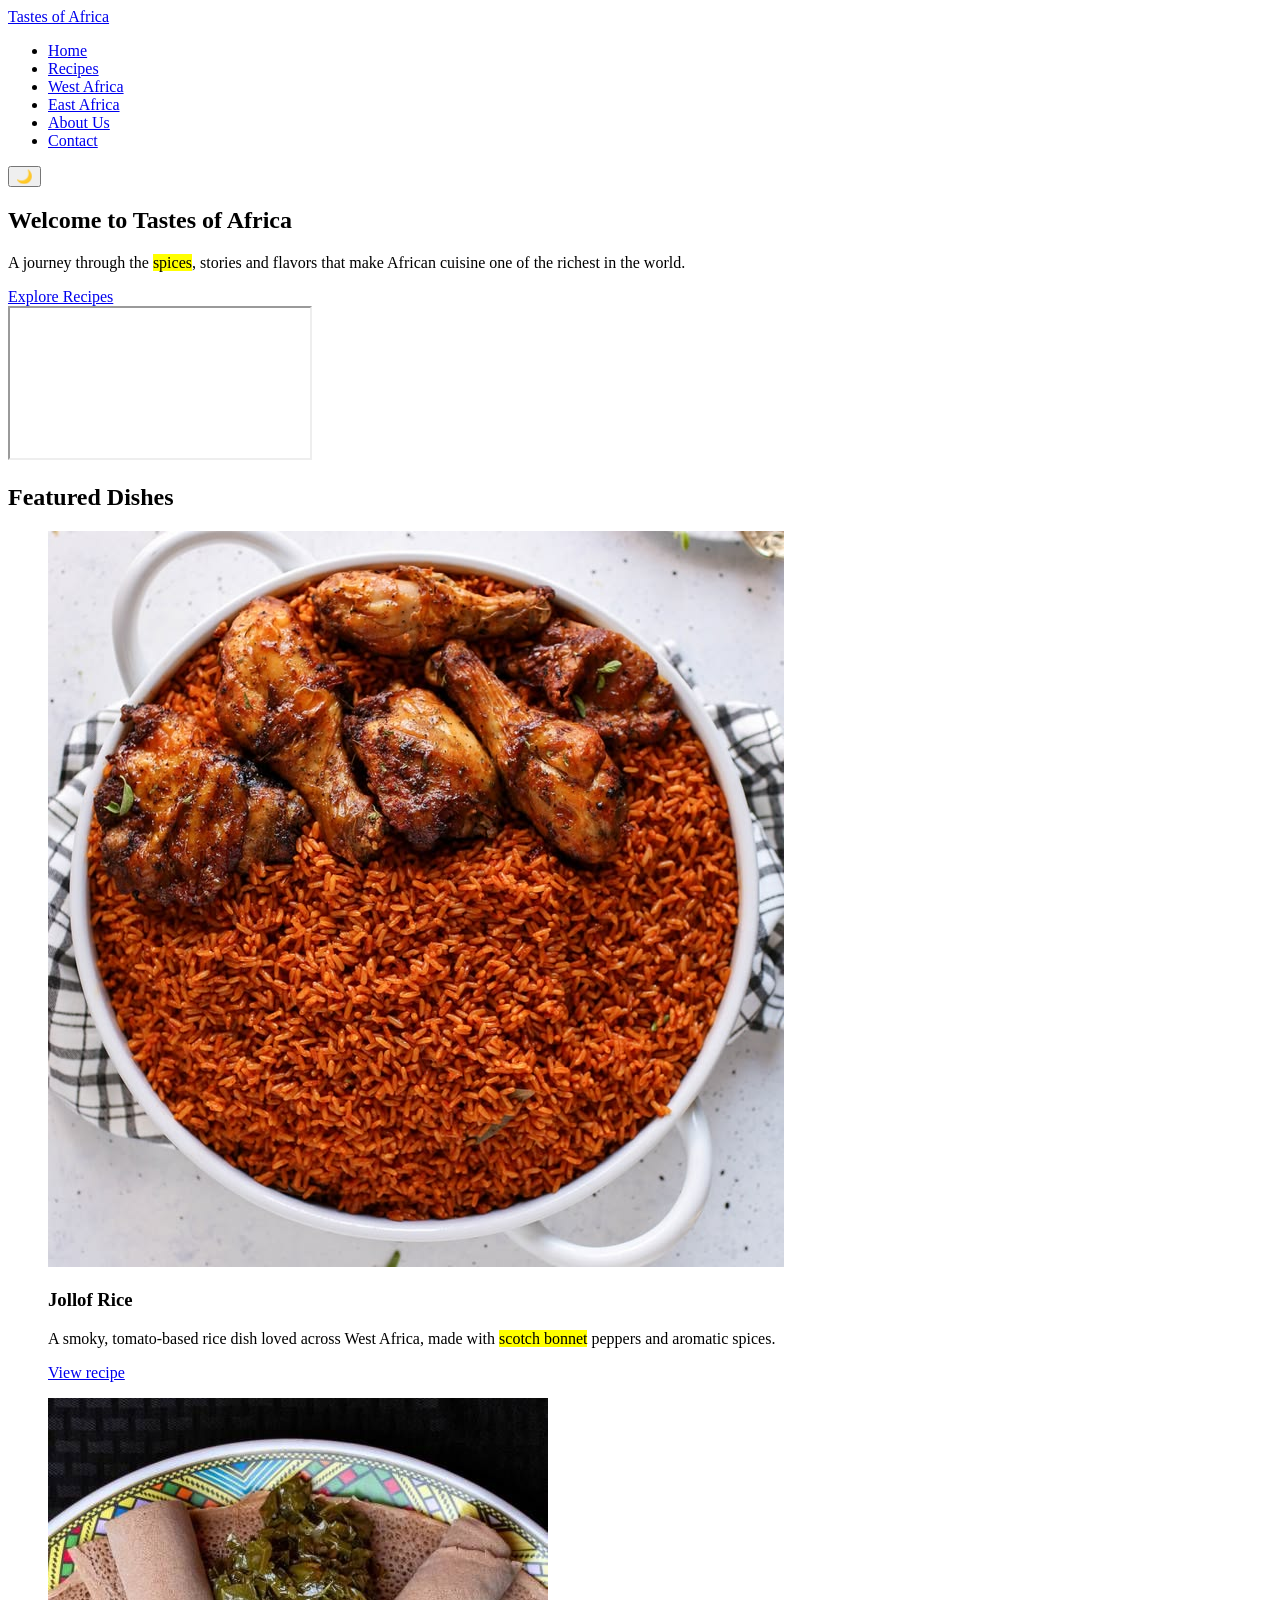
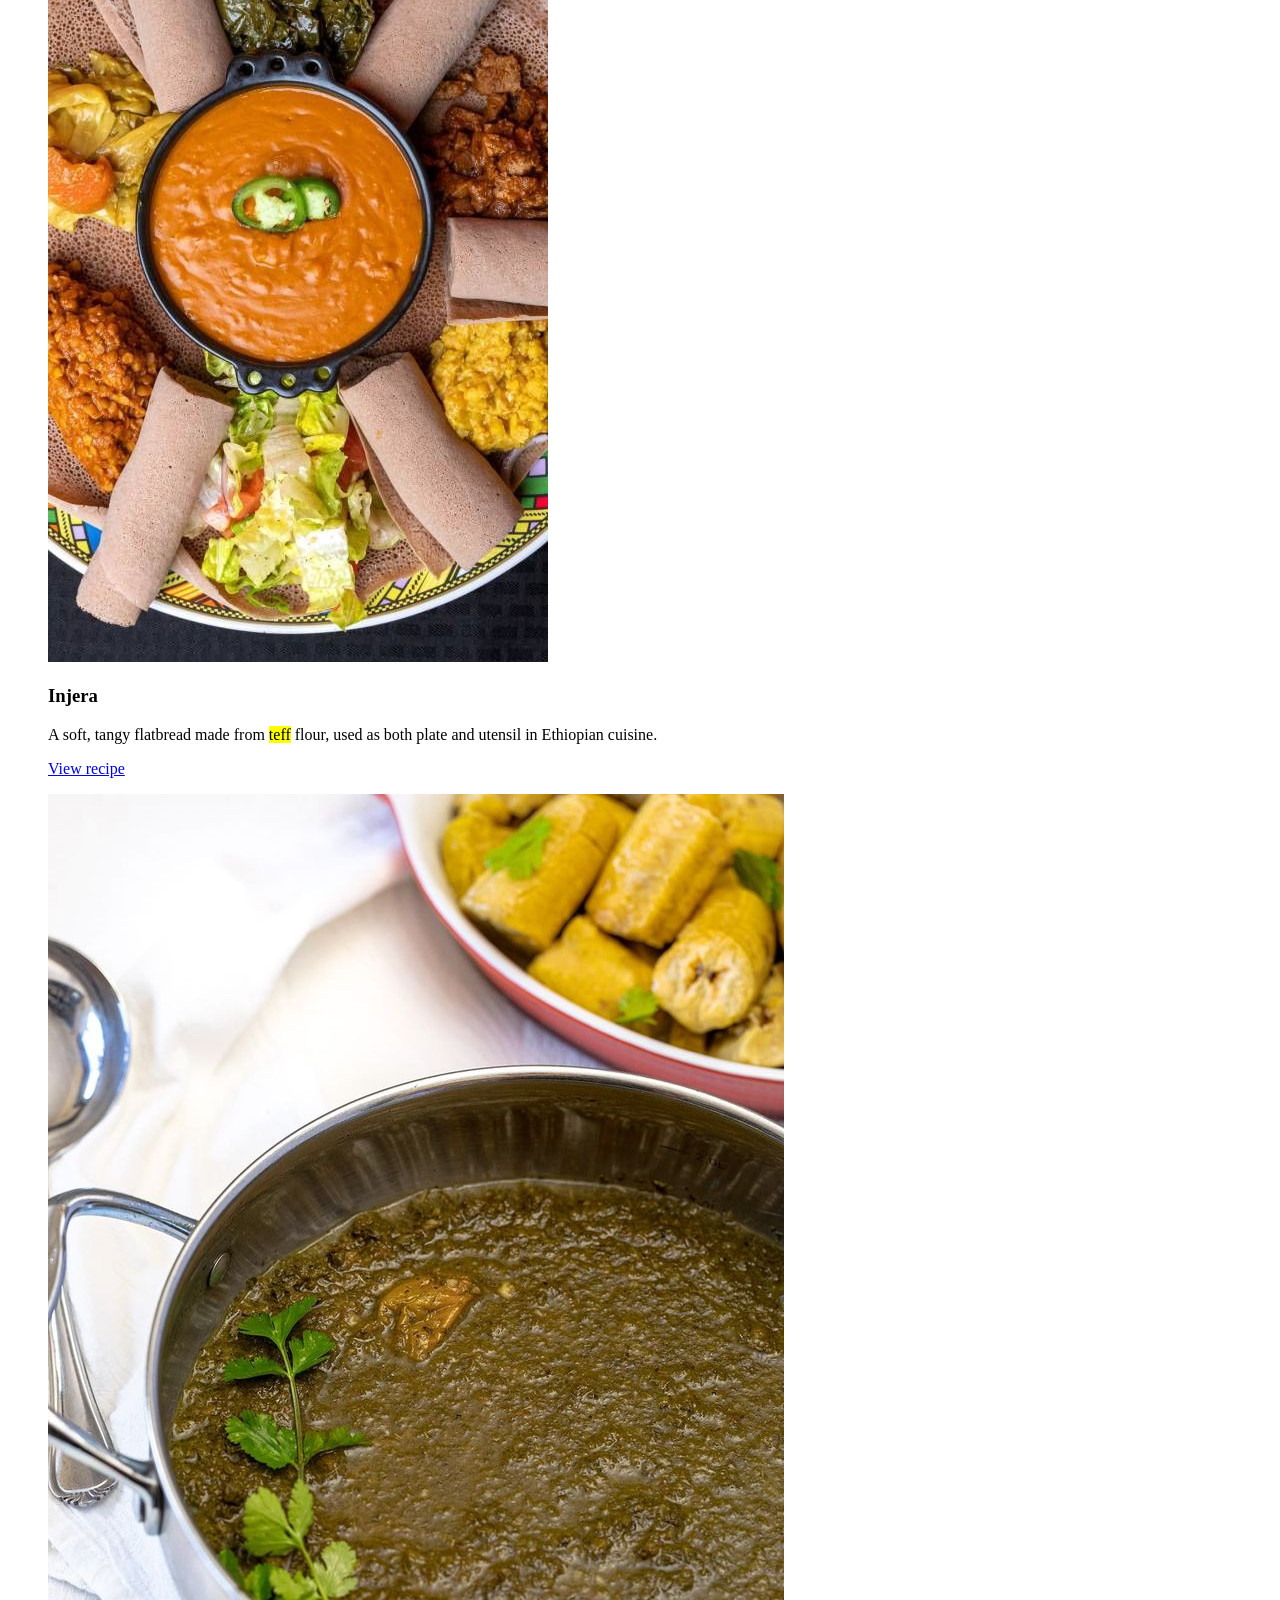
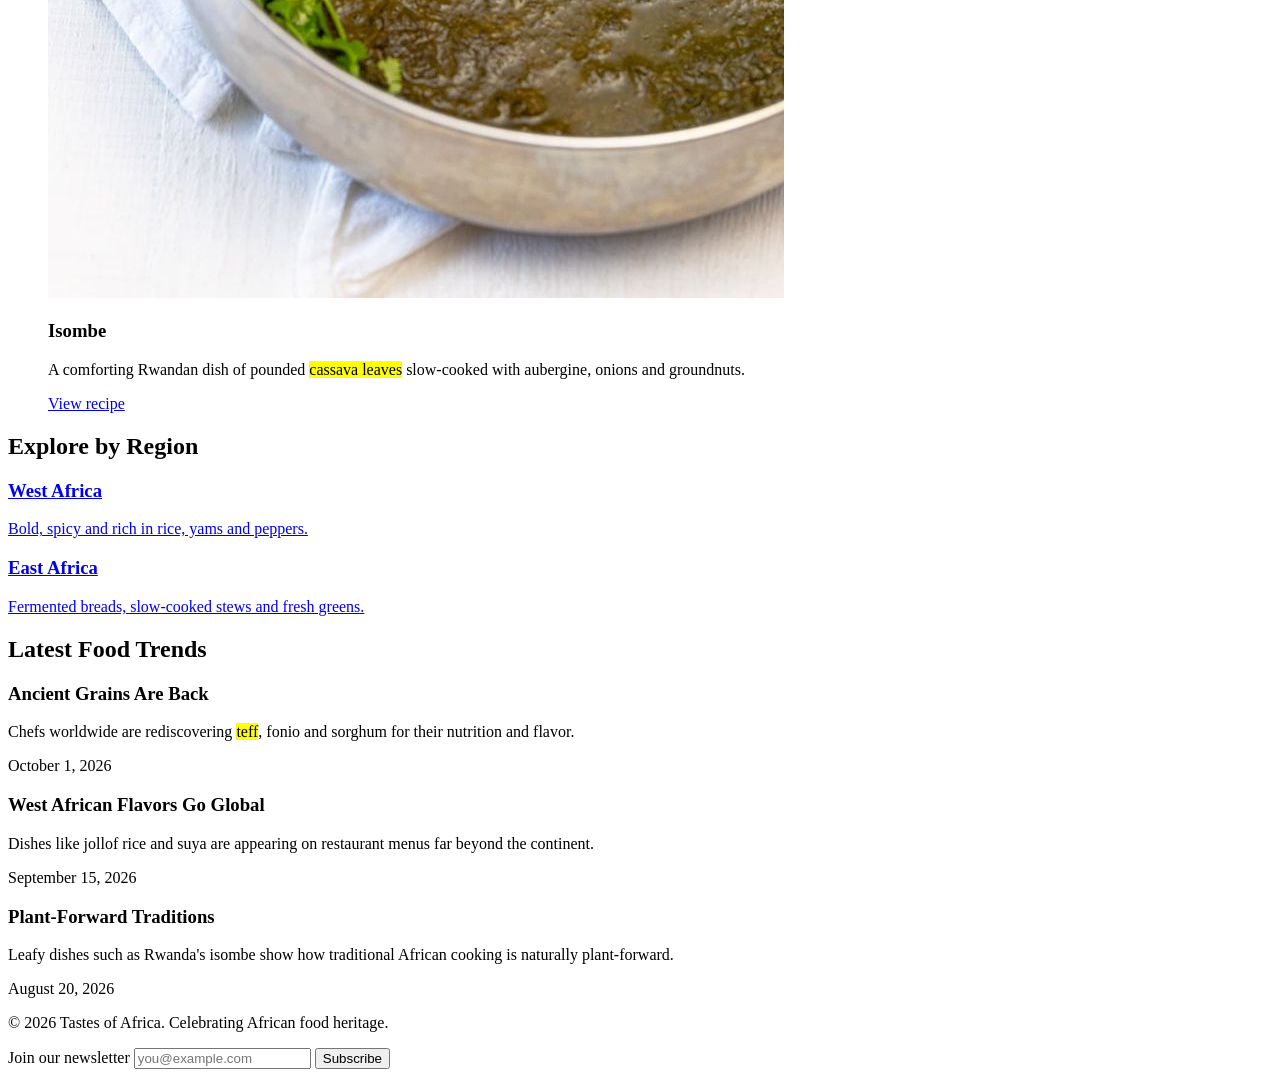
==== index.html @ af7efe6d "Add home page structure" ====
<!DOCTYPE html>
<html lang="en">
<head>
  <meta charset="UTF-8">
  <meta name="viewport" content="width=device-width, initial-scale=1.0">
  <meta name="description" content="Tastes of Africa: explore the flavors, ingredients and traditions of African cuisine.">
  <title>Tastes of Africa | Home</title>

  <!-- Google Fonts (we'll use these in styles.css) -->
  <link rel="preconnect" href="https://fonts.googleapis.com">
  <link rel="preconnect" href="https://fonts.gstatic.com" crossorigin>
  <link href="https://fonts.googleapis.com/css2?family=Playfair+Display:wght@700;900&family=Poppins:wght@400;500;600&display=swap" rel="stylesheet">

  <link rel="stylesheet" href="styles.css">
</head>
<body>

  <!-- ========== HEADER & NAVIGATION ========== -->
  <header class="site-header">
    <a href="index.html" class="logo">Tastes of Africa</a>
    <nav aria-label="Main navigation">
      <ul class="nav-links">
        <li><a href="index.html" aria-current="page">Home</a></li>
        <li><a href="recipes.html">Recipes</a></li>
        <li><a href="west-africa.html">West Africa</a></li>
        <li><a href="east-africa.html">East Africa</a></li>
        <li><a href="about.html">About Us</a></li>
        <li><a href="contact.html">Contact</a></li>
      </ul>
    </nav>
    <button id="theme-toggle" class="theme-toggle" aria-label="Toggle dark mode">🌙</button>
  </header>

  <main>

    <!-- ========== HERO SECTION ========== -->
    <section class="hero" id="hero">
      <div class="hero-overlay">
        <h1>Welcome to Tastes of Africa</h1>
        <p>A journey through the <mark>spices</mark>, stories and flavors that make African cuisine one of the richest in the world.</p>
        <a href="recipes.html" class="btn">Explore Recipes</a>
      </div>
      <div class="video-wrapper">
        <iframe
          src="https://www.youtube.com/embed/tq-3RmmxMWk"
          title="Introduction to African food culture"
          allow="accelerometer; autoplay; clipboard-write; encrypted-media; gyroscope; picture-in-picture; web-share"
          referrerpolicy="strict-origin-when-cross-origin"
          allowfullscreen
          loading="lazy"></iframe>
      </div>
    </section>

    <!-- ========== FEATURED DISHES ========== -->
    <section class="featured" id="featured">
      <h2>Featured Dishes</h2>
      <div class="card-grid">

        <figure class="dish-card">
          <img src="images/jollof-rice.jpg" alt="A plate of smoky West African jollof rice">
          <figcaption>
            <h3>Jollof Rice</h3>
            <p>A smoky, tomato-based rice dish loved across West Africa, made with <mark>scotch bonnet</mark> peppers and aromatic spices.</p>
            <a href="jollof-rice.html">View recipe</a>
          </figcaption>
        </figure>

        <figure class="dish-card">
          <img src="images/injera.jpg" alt="Injera flatbread served with Ethiopian stews">
          <figcaption>
            <h3>Injera</h3>
            <p>A soft, tangy flatbread made from <mark>teff</mark> flour, used as both plate and utensil in Ethiopian cuisine.</p>
            <a href="injera.html">View recipe</a>
          </figcaption>
        </figure>

        <figure class="dish-card">
          <img src="images/isombe.jpg" alt="Isombe, a Rwandan dish of cassava leaves">
          <figcaption>
            <h3>Isombe</h3>
            <p>A comforting Rwandan dish of pounded <mark>cassava leaves</mark> slow-cooked with aubergine, onions and groundnuts.</p>
            <a href="isombe.html">View recipe</a>
          </figcaption>
        </figure>

      </div>
    </section>

    <!-- ========== EXPLORE BY REGION ========== -->
    <section class="regions" id="regions">
      <h2>Explore by Region</h2>
      <div class="region-grid">
        <a href="west-africa.html" class="region-link">
          <h3>West Africa</h3>
          <p>Bold, spicy and rich in rice, yams and peppers.</p>
        </a>
        <a href="east-africa.html" class="region-link">
          <h3>East Africa</h3>
          <p>Fermented breads, slow-cooked stews and fresh greens.</p>
        </a>
      </div>
    </section>

    <!-- ========== LATEST FOOD TRENDS ========== -->
    <section class="trends" id="trends">
      <h2>Latest Food Trends</h2>

      <article class="trend-item">
        <h3>Ancient Grains Are Back</h3>
        <p>Chefs worldwide are rediscovering <mark>teff</mark>, fonio and sorghum for their nutrition and flavor.</p>
        <time datetime="2026-10-01">October 1, 2026</time>
      </article>

      <article class="trend-item">
        <h3>West African Flavors Go Global</h3>
        <p>Dishes like jollof rice and suya are appearing on restaurant menus far beyond the continent.</p>
        <time datetime="2026-09-15">September 15, 2026</time>
      </article>

      <article class="trend-item">
        <h3>Plant-Forward Traditions</h3>
        <p>Leafy dishes such as Rwanda's isombe show how traditional African cooking is naturally plant-forward.</p>
        <time datetime="2026-08-20">August 20, 2026</time>
      </article>
    </section>

  </main>

  <!-- ========== FOOTER ========== -->
  <footer class="site-footer">
    <p>&copy; 2026 Tastes of Africa. Celebrating African food heritage.</p>

    <form class="newsletter" id="newsletter-form">
      <label for="newsletter-email">Join our newsletter</label>
      <input type="email" id="newsletter-email" name="email" placeholder="you@example.com" required>
      <button type="submit">Subscribe</button>
    </form>
  </footer>

  <script src="script.js"></script>
</body>
</html>
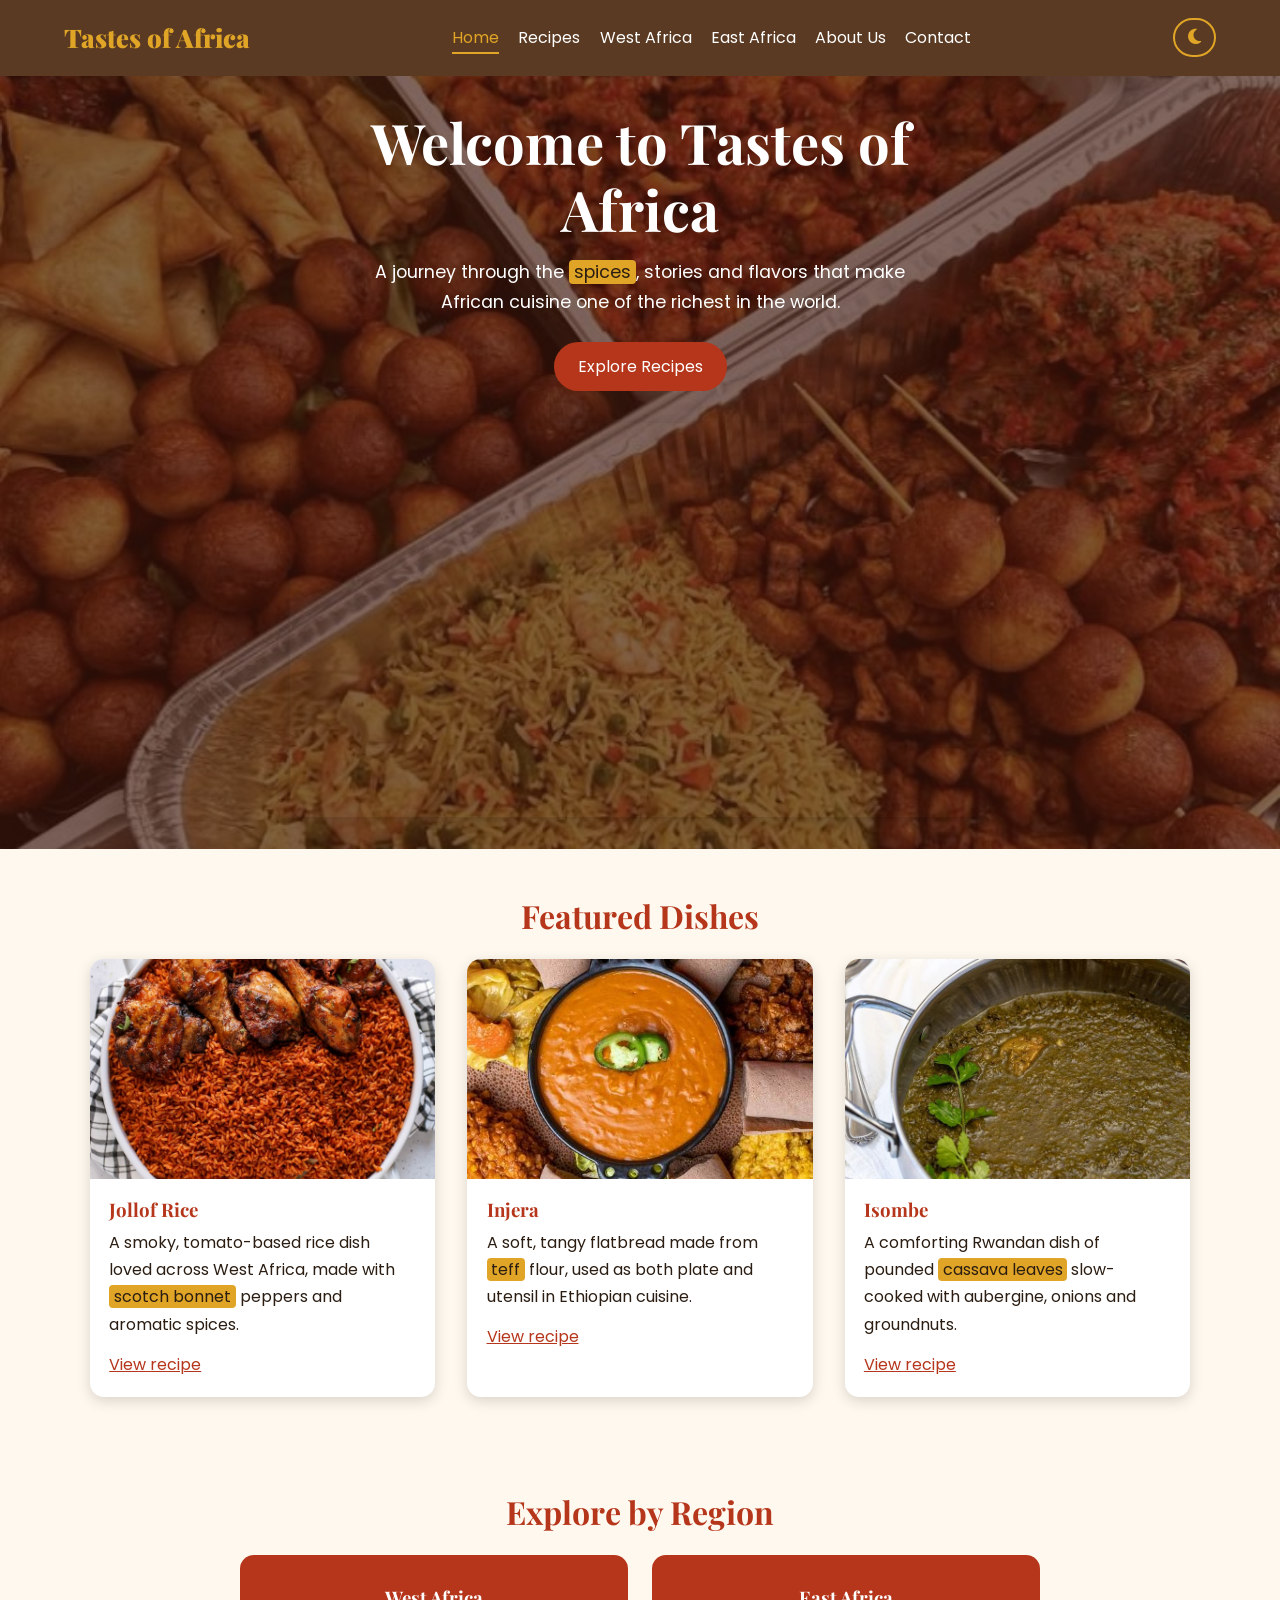
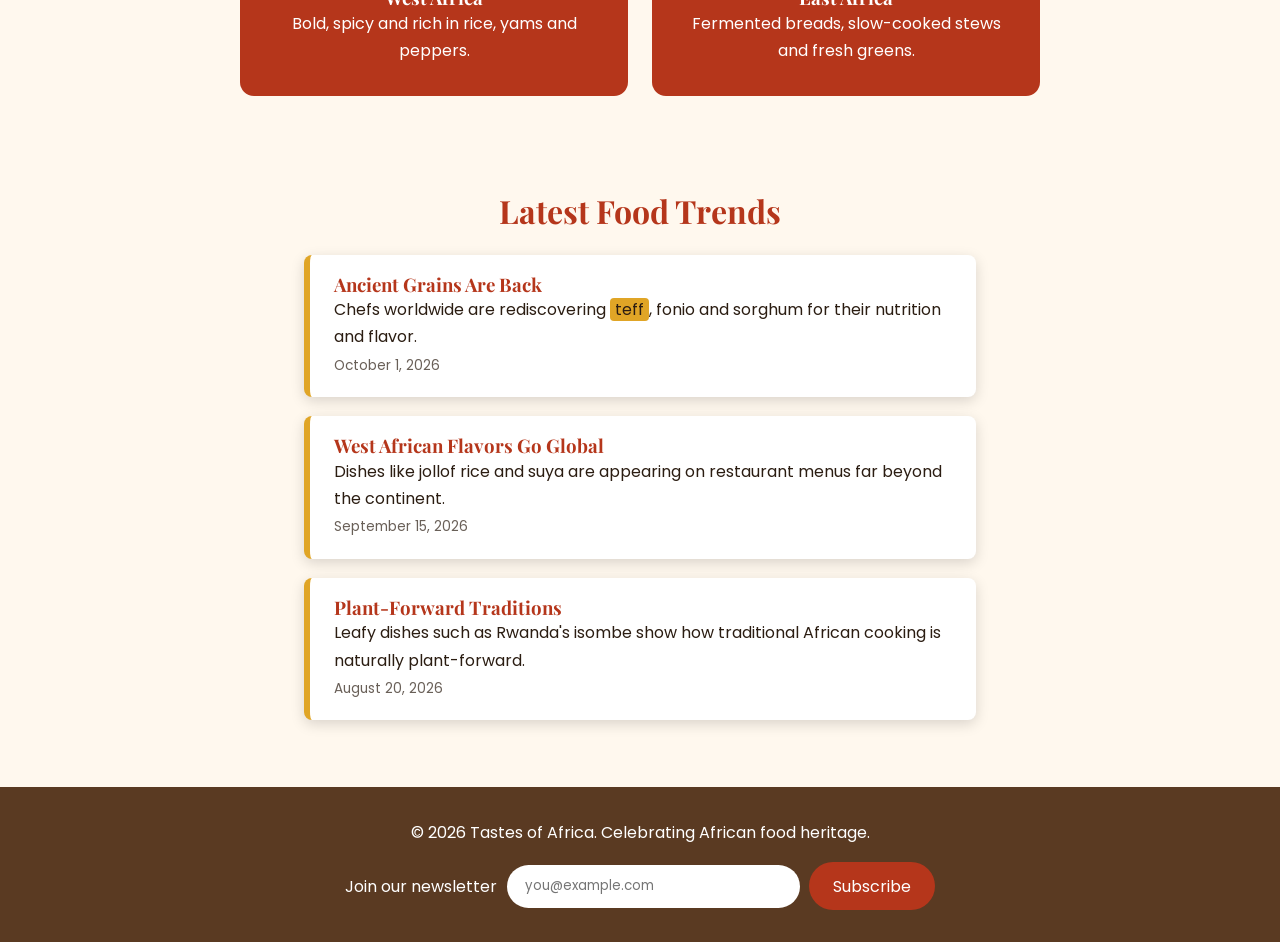
==== commit 9bbe35d7: "Add styles and font awesome" ====
--- a/index.html
+++ b/index.html
@@ -10,7 +10,8 @@
   <link rel="preconnect" href="https://fonts.googleapis.com">
   <link rel="preconnect" href="https://fonts.gstatic.com" crossorigin>
   <link href="https://fonts.googleapis.com/css2?family=Playfair+Display:wght@700;900&family=Poppins:wght@400;500;600&display=swap" rel="stylesheet">
-
+  <link rel="stylesheet" href="https://cdnjs.cloudflare.com/ajax/libs/font-awesome/6.5.1/css/all.min.css">
+  
   <link rel="stylesheet" href="styles.css">
 </head>
 <body>
@@ -28,7 +29,9 @@
         <li><a href="contact.html">Contact</a></li>
       </ul>
     </nav>
-    <button id="theme-toggle" class="theme-toggle" aria-label="Toggle dark mode">🌙</button>
+        <button id="theme-toggle" class="theme-toggle" aria-label="Toggle dark mode">
+      <i class="fa-solid fa-moon" aria-hidden="true"></i>
+    </button>
   </header>
 
   <main>
@@ -40,7 +43,7 @@
         <p>A journey through the <mark>spices</mark>, stories and flavors that make African cuisine one of the richest in the world.</p>
         <a href="recipes.html" class="btn">Explore Recipes</a>
       </div>
-      <div class="video-wrapper">
+    <div class="video-wrapper">
         <iframe
           src="https://www.youtube.com/embed/tq-3RmmxMWk"
           title="Introduction to African food culture"
--- a/styles.css
+++ b/styles.css
@@ -0,0 +1,349 @@
+/* ========== 1. VARIABLES (colour palette + dark mode) ========== */
+:root {
+  --color-primary: #b5361b;      /* deep red (spice) */
+  --color-secondary: #e0a526;    /* warm yellow (turmeric) */
+  --color-accent: #5a3a22;       /* earthy brown */
+  --color-bg: #fff8ee;           /* warm cream */
+  --color-card: #ffffff;
+  --color-text: #2b1d12;
+  --shadow: 0 4px 14px rgba(0, 0, 0, 0.15);
+  --radius: 14px;
+}
+
+body.dark {
+  --color-bg: #1c1410;
+  --color-card: #2a1f18;
+  --color-text: #f5e9d8;
+  --color-accent: #e0a526;
+}
+
+/* ========== 2. BASE STYLES ========== */
+* {
+  box-sizing: border-box;
+  margin: 0;
+  padding: 0;
+}
+
+html {
+  font-size: 100%;
+}
+
+body {
+  font-family: "Poppins", sans-serif;
+  font-size: 1rem;
+  line-height: 1.7;
+  background-color: var(--color-bg);
+  color: var(--color-text);
+}
+
+h1, h2, h3 {
+  font-family: "Playfair Display", serif;
+  line-height: 1.2;
+}
+
+h2 {
+  font-size: 2rem;
+  color: var(--color-primary);
+  text-align: center;
+  margin-bottom: 1.5rem;
+}
+
+section {
+  padding: 3rem 5vw;
+}
+
+img {
+  max-width: 100%;
+  display: block;
+}
+
+a {
+  color: var(--color-primary);
+}
+
+/* Custom style for <mark> */
+mark {
+  background-color: var(--color-secondary);
+  color: #2b1d12;
+  padding: 0 0.3rem;
+  border-radius: 4px;
+}
+
+/* Buttons */
+.btn,
+button {
+  display: inline-block;
+  background-color: var(--color-primary);
+  color: #fff;
+  border: none;
+  padding: 0.7rem 1.5rem;
+  border-radius: 999px;
+  font-family: inherit;
+  font-size: 1rem;
+  cursor: pointer;
+  text-decoration: none;
+  transition: background-color 0.3s, transform 0.2s;
+}
+
+.btn:hover,
+button:hover {
+  background-color: var(--color-accent);
+  transform: translateY(-2px);
+}
+
+/* ========== 3. HEADER & NAVIGATION ========== */
+.site-header {
+  display: flex;
+  justify-content: space-between;
+  align-items: center;
+  flex-wrap: wrap;
+  gap: 1rem;
+  padding: 1rem 5vw;
+  background-color: var(--color-accent);
+  position: sticky;
+  top: 0;
+  z-index: 100;
+}
+
+.logo {
+  font-family: "Playfair Display", serif;
+  font-size: 1.6rem;
+  font-weight: 900;
+  color: var(--color-secondary);
+  text-decoration: none;
+}
+
+.nav-links {
+  list-style: none;
+  display: flex;
+  flex-wrap: wrap;
+  gap: 1.2rem;
+}
+
+.nav-links a {
+  color: #fff;
+  text-decoration: none;
+  padding-bottom: 0.2rem;
+  border-bottom: 2px solid transparent;
+  transition: color 0.3s, border-color 0.3s;
+}
+
+.nav-links a:hover,
+.nav-links a[aria-current="page"] {
+  color: var(--color-secondary);
+  border-bottom-color: var(--color-secondary);
+}
+
+.theme-toggle {
+  padding: 0.5rem 0.8rem;
+  background-color: transparent;
+  border: 2px solid var(--color-secondary);
+  color: var(--color-secondary);
+  font-size: 1.1rem;
+  line-height: 1;
+}
+
+.theme-toggle:hover {
+  background-color: var(--color-secondary);
+  color: var(--color-accent);
+}
+
+/* ========== 4. HERO SECTION ========== */
+.hero {
+  background-image: url("images/hero.jpg");
+  background-size: cover;
+  background-position: center;
+  min-height: 80vh;
+  padding: 0;
+  display: flex;
+  flex-direction: column;
+  align-items: center;
+  justify-content: center;
+  gap: 2rem;
+  position: relative;
+}
+
+.hero::before {
+  content: "";
+  position: absolute;
+  inset: 0;
+  background: rgba(60, 20, 10, 0.65);   /* dark overlay */
+}
+
+.hero-overlay,
+.video-wrapper {
+  position: relative;   /* sits above the overlay */
+  z-index: 1;
+}
+
+.hero-overlay {
+  text-align: center;
+  color: #fff;
+  max-width: 700px;
+  padding: 2rem 5vw 0;
+}
+
+.hero-overlay h1 {
+  font-size: clamp(2rem, 6vw, 3.5rem);
+  margin-bottom: 1rem;
+}
+
+.hero-overlay p {
+  margin-bottom: 1.5rem;
+  font-size: 1.1rem;
+}
+
+/* Responsive video */
+.video-wrapper {
+  width: 90%;
+  max-width: 700px;
+  aspect-ratio: 16 / 9;
+  margin-bottom: 2rem;
+  border-radius: var(--radius);
+  overflow: hidden;
+  box-shadow: var(--shadow);
+}
+
+.video-wrapper iframe {
+  width: 100%;
+  height: 100%;
+  border: 0;
+}
+
+/* ========== 5. FEATURED DISHES (cards) ========== */
+.card-grid {
+  display: grid;
+  grid-template-columns: repeat(auto-fit, minmax(260px, 1fr));
+  gap: 2rem;
+  max-width: 1100px;
+  margin: 0 auto;
+}
+
+.dish-card {
+  background-color: var(--color-card);
+  border-radius: var(--radius);
+  box-shadow: var(--shadow);
+  overflow: hidden;
+  transition: transform 0.3s;
+}
+
+.dish-card:hover {
+  transform: translateY(-6px);
+}
+
+.dish-card img {
+  width: 100%;
+  height: 220px;
+  object-fit: cover;    /* this fixes the oversized images */
+}
+
+.dish-card figcaption {
+  padding: 1.2rem;
+}
+
+.dish-card h3 {
+  color: var(--color-primary);
+  margin-bottom: 0.5rem;
+}
+
+.dish-card p {
+  margin-bottom: 0.8rem;
+}
+
+/* ========== 6. EXPLORE BY REGION ========== */
+.region-grid {
+  display: grid;
+  grid-template-columns: repeat(auto-fit, minmax(240px, 1fr));
+  gap: 1.5rem;
+  max-width: 800px;
+  margin: 0 auto;
+}
+
+.region-link {
+  background-color: var(--color-primary);
+  color: #fff;
+  text-decoration: none;
+  padding: 2rem;
+  border-radius: var(--radius);
+  text-align: center;
+  transition: background-color 0.3s, transform 0.3s;
+}
+
+.region-link:hover {
+  background-color: var(--color-accent);
+  transform: scale(1.03);
+}
+
+/* ========== 7. LATEST FOOD TRENDS ========== */
+.trends {
+  max-width: 800px;
+  margin: 0 auto;
+}
+
+.trend-item {
+  background-color: var(--color-card);
+  border-left: 6px solid var(--color-secondary);
+  padding: 1.2rem 1.5rem;
+  margin-bottom: 1.2rem;
+  border-radius: 8px;
+  box-shadow: var(--shadow);
+}
+
+.trend-item h3 {
+  color: var(--color-primary);
+}
+
+.trend-item time {
+  font-size: 0.85rem;
+  opacity: 0.7;
+}
+
+/* ========== 8. FOOTER ========== */
+.site-footer {
+  background-color: var(--color-accent);
+  color: #fff;
+  text-align: center;
+  padding: 2rem 5vw;
+}
+
+.newsletter {
+  margin-top: 1rem;
+  display: flex;
+  flex-wrap: wrap;
+  justify-content: center;
+  align-items: center;
+  gap: 0.6rem;
+}
+
+.newsletter input {
+  padding: 0.6rem 1rem;
+  border-radius: 999px;
+  border: 2px solid transparent;
+  font-family: inherit;
+}
+
+.newsletter input:focus {
+  outline: none;
+  border-color: var(--color-secondary);
+  box-shadow: 0 0 6px var(--color-secondary);
+}
+
+/* ========== 9. RESPONSIVE ========== */
+@media (max-width: 700px) {
+  .site-header {
+    position: static;        /* header scrolls away instead of sticking */
+    flex-direction: column;
+    text-align: center;
+    padding: 0.8rem 5vw;
+    gap: 0.5rem;
+  }
+
+  .nav-links {
+    justify-content: center;
+    gap: 0.6rem 1rem;
+  }
+
+  h2 {
+    font-size: 1.6rem;
+  }
+}
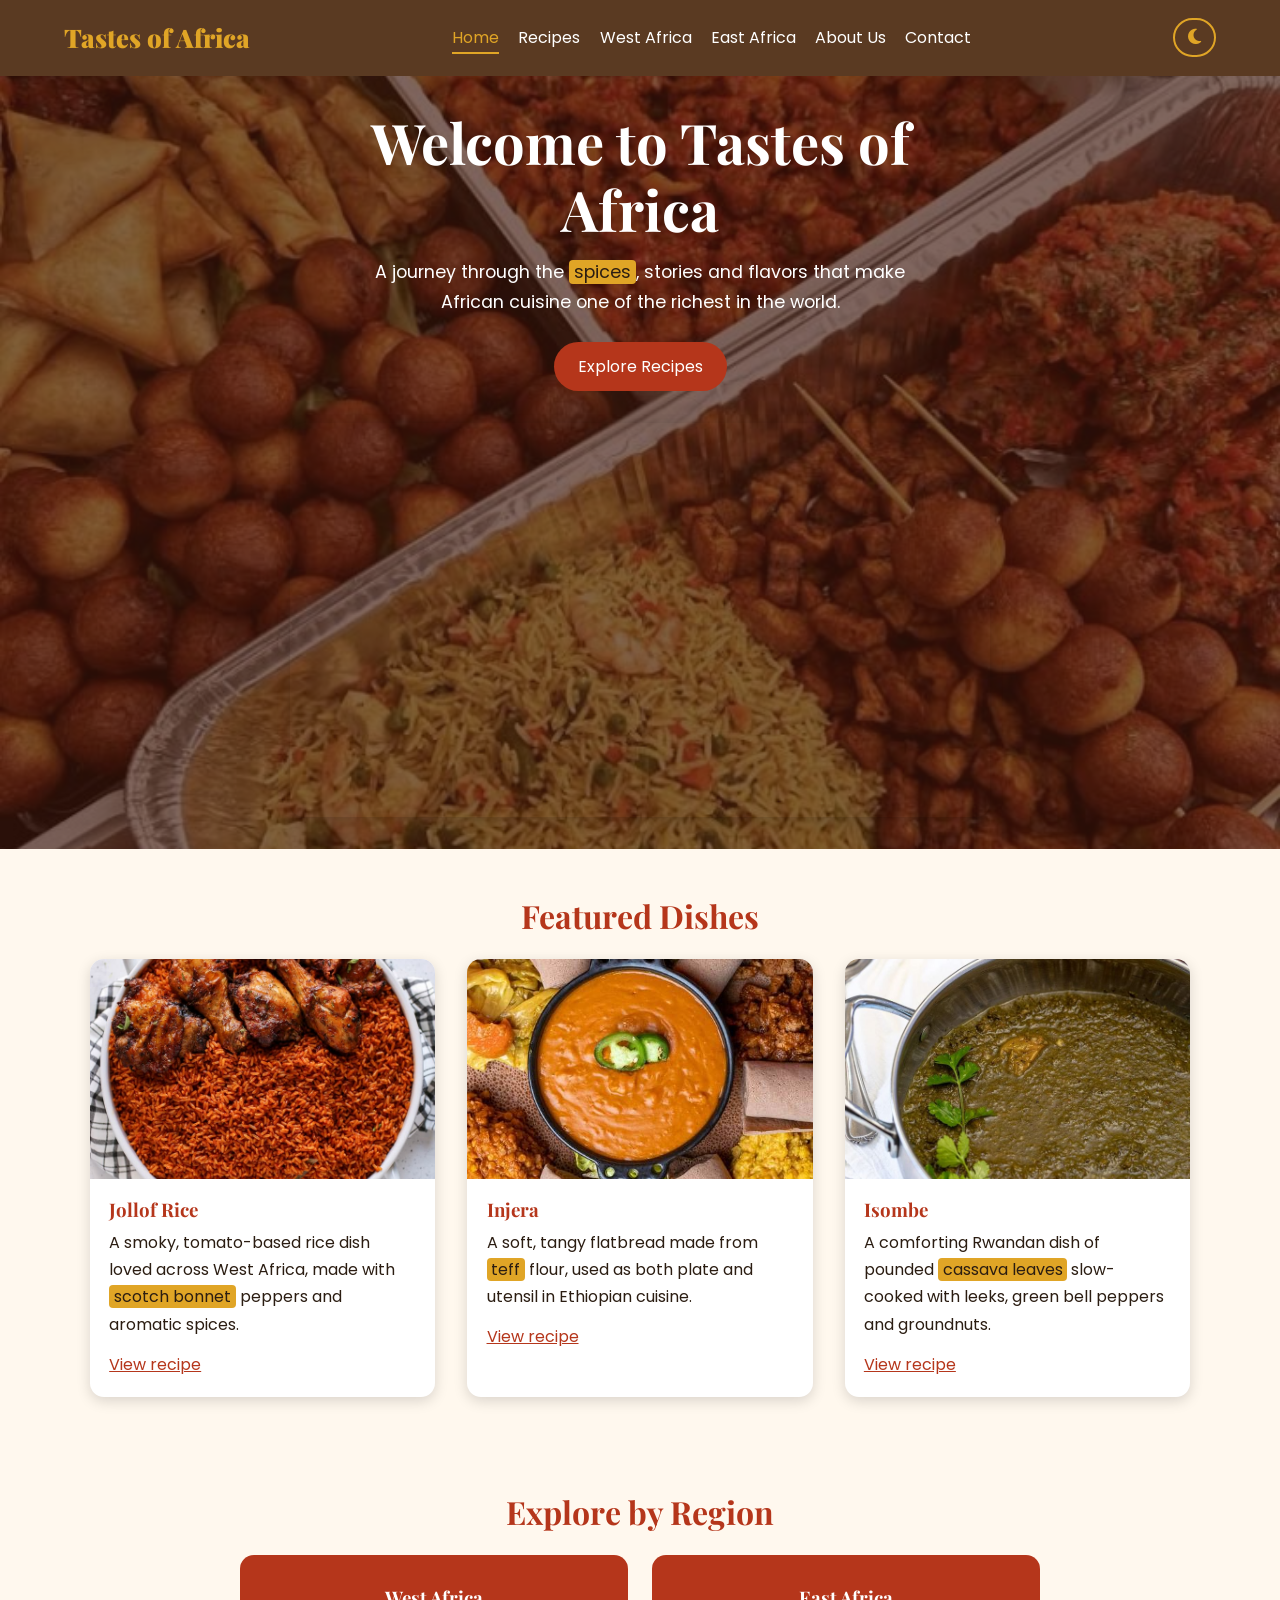
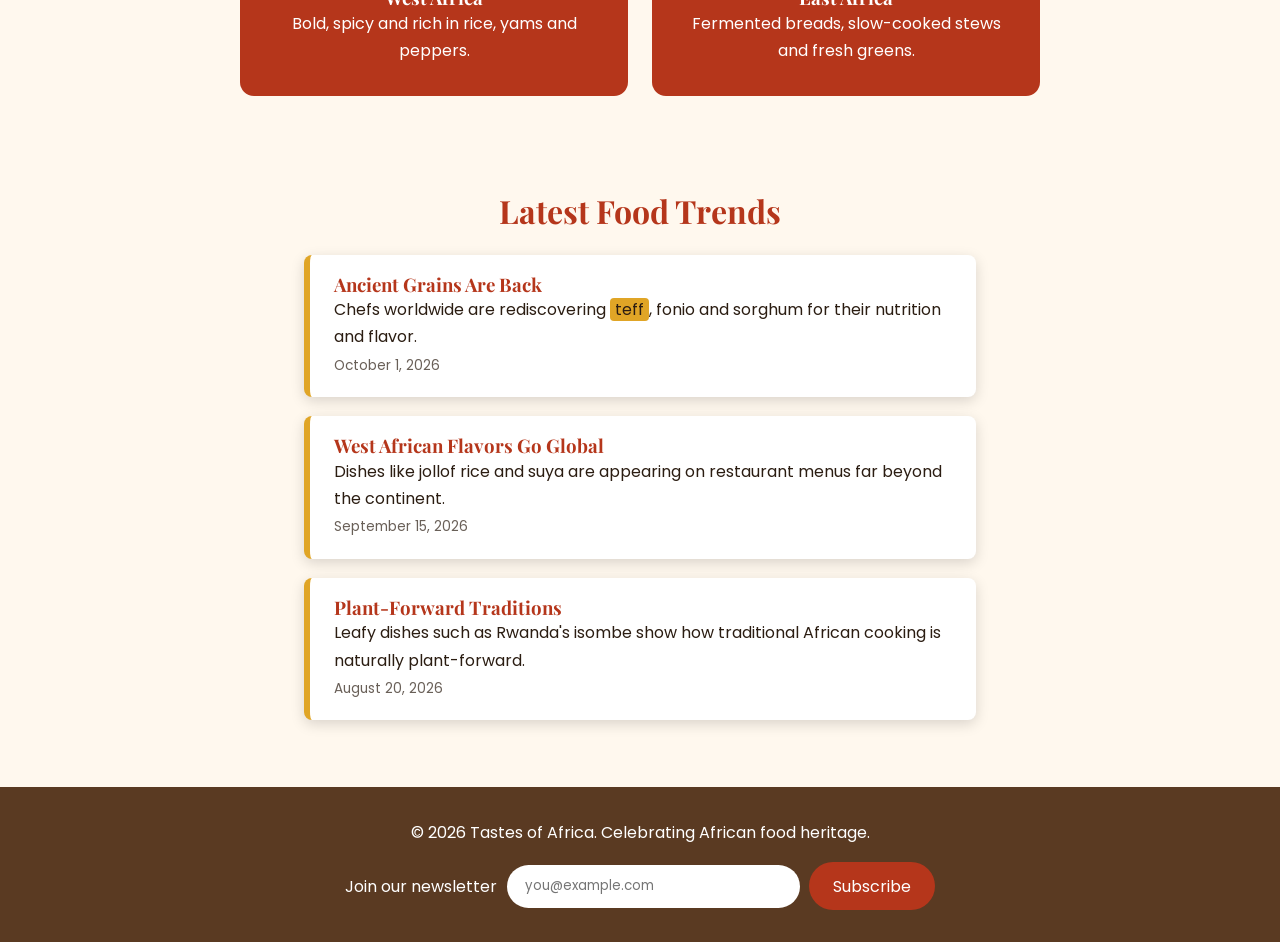
==== commit 636eef91: "Add isombe recipe page" ====
--- a/index.html
+++ b/index.html
@@ -81,7 +81,7 @@
           <img src="images/isombe.jpg" alt="Isombe, a Rwandan dish of cassava leaves">
           <figcaption>
             <h3>Isombe</h3>
-            <p>A comforting Rwandan dish of pounded <mark>cassava leaves</mark> slow-cooked with aubergine, onions and groundnuts.</p>
+            <p>A comforting Rwandan dish of pounded <mark>cassava leaves</mark> slow-cooked with leeks, green bell peppers and groundnuts.</p>
             <a href="isombe.html">View recipe</a>
           </figcaption>
         </figure>
--- a/styles.css
+++ b/styles.css
@@ -328,6 +328,155 @@
   box-shadow: 0 0 6px var(--color-secondary);
 }
 
+/* ========== RECIPE PAGES ========== */
+.recipe-page {
+  max-width: 850px;
+  margin: 0 auto;
+  padding: 2rem 5vw;
+}
+
+.recipe-intro h1 {
+  font-size: clamp(2rem, 6vw, 3rem);
+  color: var(--color-primary);
+  margin-bottom: 0.5rem;
+}
+
+.recipe-meta {
+  font-weight: 500;
+  color: var(--color-accent);
+  margin-bottom: 1rem;
+}
+
+.recipe-intro figure {
+  margin-bottom: 1.5rem;
+}
+
+.recipe-intro img {
+  width: 100%;
+  max-height: 420px;
+  object-fit: cover;
+  border-radius: var(--radius);
+  box-shadow: var(--shadow);
+}
+
+.recipe-intro figcaption {
+  font-size: 0.9rem;
+  text-align: center;
+  opacity: 0.75;
+  margin-top: 0.5rem;
+}
+
+.recipe section {
+  padding: 2rem 0 0;
+}
+
+.recipe h2 {
+  text-align: left;
+  border-bottom: 3px solid var(--color-secondary);
+  padding-bottom: 0.4rem;
+  margin-bottom: 1rem;
+}
+
+/* Ingredients */
+.ingredients ul {
+  background-color: var(--color-card);
+  padding: 1.5rem 1.5rem 1.5rem 2.5rem;
+  border-radius: var(--radius);
+  box-shadow: var(--shadow);
+}
+
+.ingredients li {
+  margin-bottom: 0.4rem;
+}
+
+.scaler {
+  margin-bottom: 1rem;
+}
+
+.scaler input {
+  width: 5rem;
+  padding: 0.4rem;
+  font-family: inherit;
+  border: 2px solid var(--color-accent);
+  border-radius: 8px;
+  background-color: var(--color-card);
+  color: var(--color-text);
+}
+
+/* Instructions (details/summary) */
+details {
+  background-color: var(--color-card);
+  border-radius: 10px;
+  box-shadow: var(--shadow);
+  margin-bottom: 0.8rem;
+  overflow: hidden;
+}
+
+summary {
+  padding: 1rem 1.2rem;
+  font-weight: 600;
+  cursor: pointer;
+  color: var(--color-primary);
+}
+
+summary:hover {
+  background-color: rgba(224, 165, 38, 0.2);
+}
+
+details p {
+  padding: 0 1.2rem 1.2rem;
+}
+
+/* Recipe video + map */
+.recipe-video,
+.map-wrapper {
+  width: 100%;
+  max-width: 100%;
+  aspect-ratio: 16 / 9;
+  border-radius: var(--radius);
+  overflow: hidden;
+  box-shadow: var(--shadow);
+}
+
+.map-wrapper iframe {
+  width: 100%;
+  height: 100%;
+  border: 0;
+}
+
+/* Nutrition table */
+table {
+  width: 100%;
+  border-collapse: collapse;
+  background-color: var(--color-card);
+  border-radius: var(--radius);
+  overflow: hidden;
+  box-shadow: var(--shadow);
+}
+
+caption {
+  caption-side: bottom;
+  font-size: 0.85rem;
+  padding: 0.6rem;
+  opacity: 0.75;
+}
+
+th, td {
+  padding: 0.8rem 1rem;
+  text-align: left;
+  border-bottom: 1px solid rgba(0, 0, 0, 0.1);
+}
+
+thead th {
+  background-color: var(--color-primary);
+  color: #fff;
+}
+
+.ingredients h3 {
+  color: var(--color-accent);
+  margin: 1.5rem 0 0.6rem;
+}
+
 /* ========== 9. RESPONSIVE ========== */
 @media (max-width: 700px) {
   .site-header {
